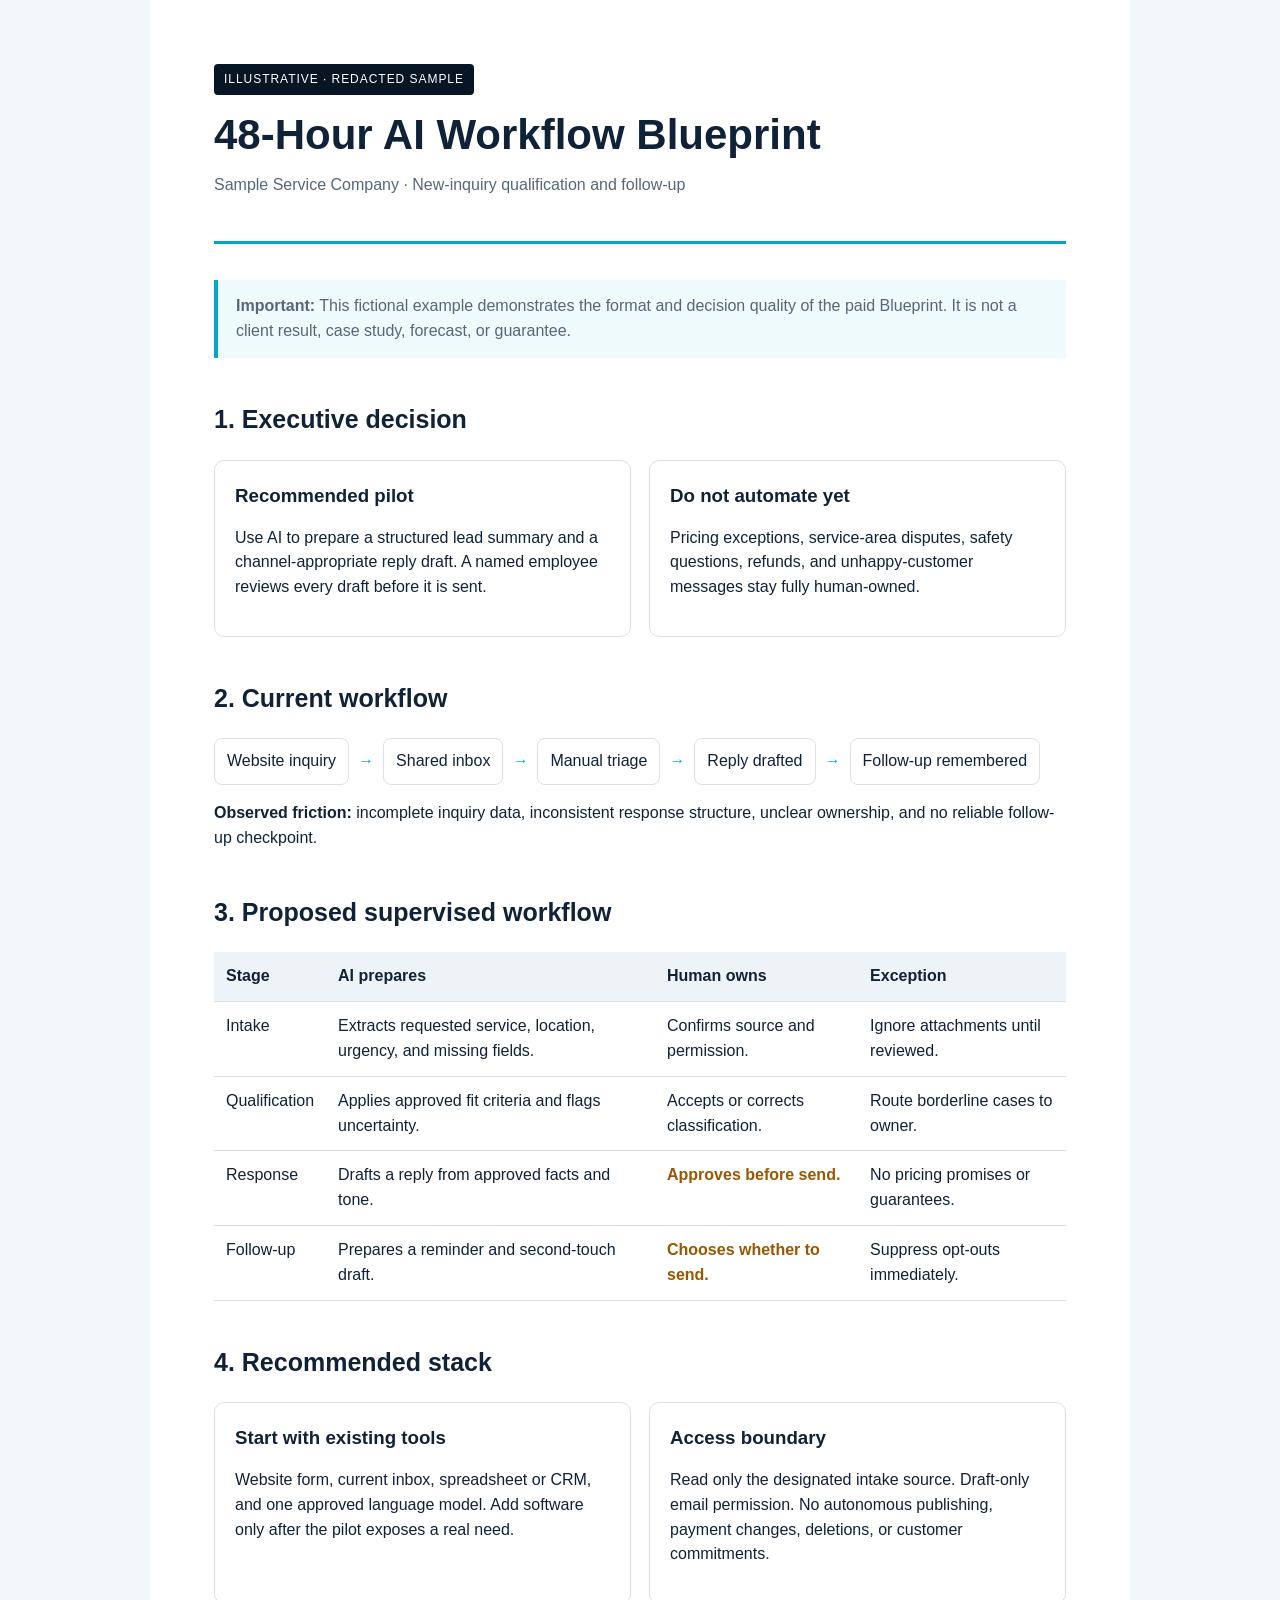
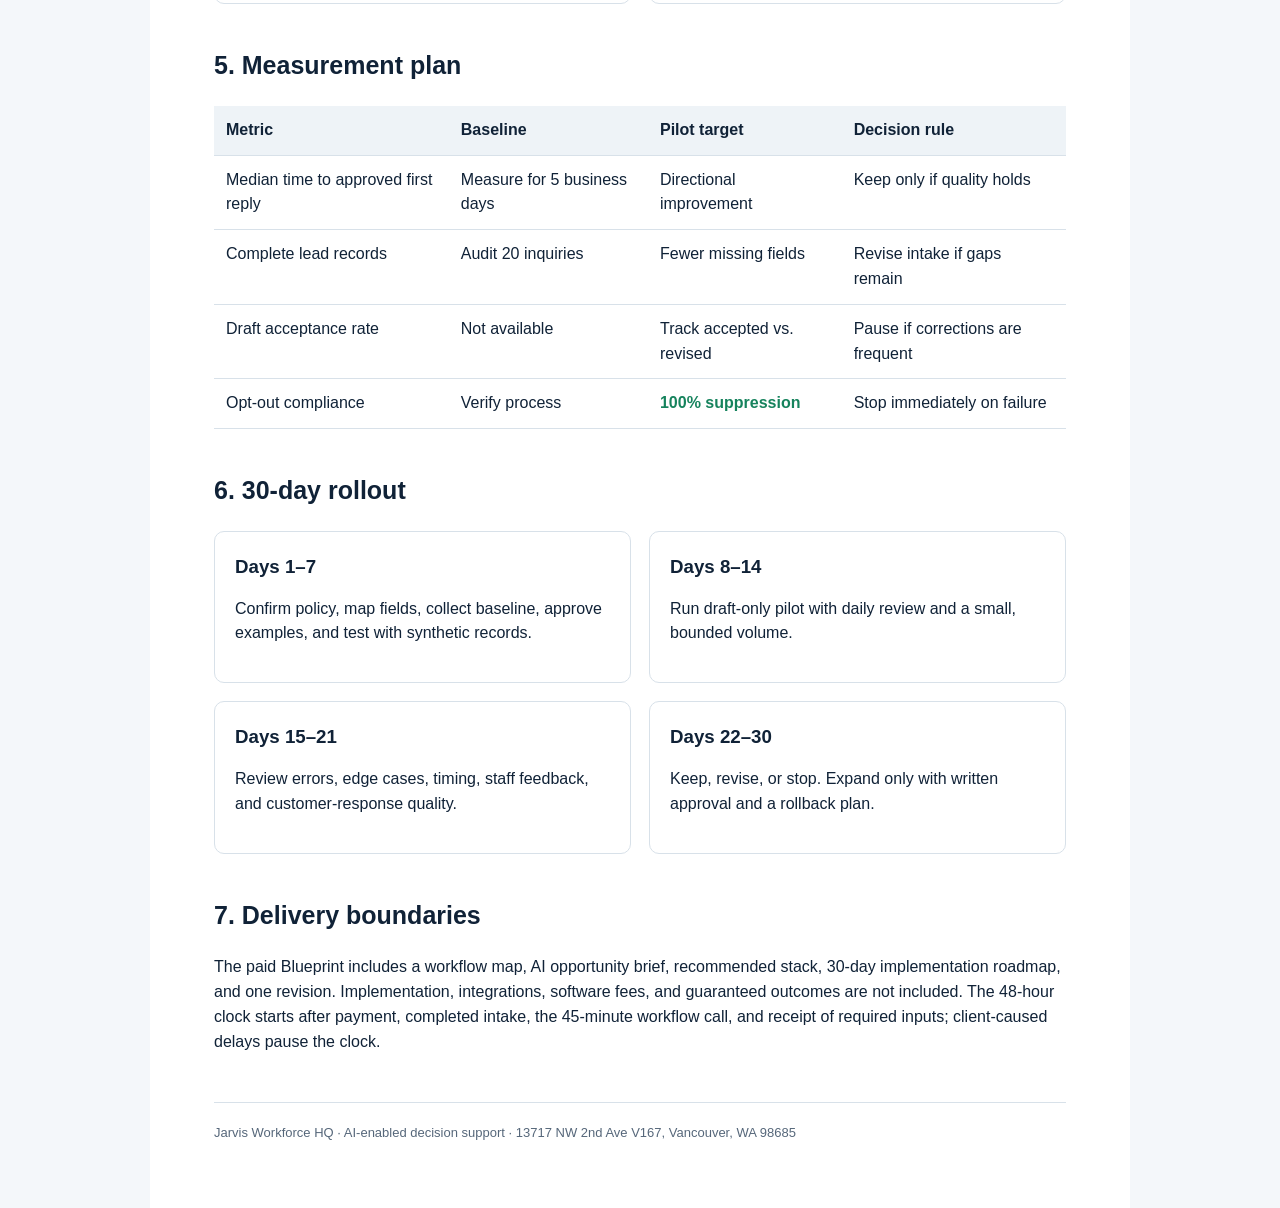
==== sample-blueprint.html @ d3779f94 "Add redacted sample Blueprint" ====
<!doctype html>
<html lang="en">
<head>
  <meta charset="utf-8">
  <meta name="viewport" content="width=device-width, initial-scale=1">
  <title>Sample AI Workflow Blueprint — Jarvis Workforce HQ</title>
  <style>
    :root{--ink:#102237;--muted:#56677a;--cyan:#00a8c6;--navy:#071525;--paper:#f4f7fa;--line:#d8e1e9;--green:#16835d}
    *{box-sizing:border-box}body{margin:0;background:var(--paper);color:var(--ink);font:16px/1.55 Inter,Arial,sans-serif}
    main{max-width:980px;margin:auto;background:white;min-height:100vh;padding:64px}
    header{border-bottom:3px solid var(--cyan);padding-bottom:28px;margin-bottom:36px}
    .tag{display:inline-block;color:white;background:var(--navy);padding:6px 10px;border-radius:4px;font-size:12px;letter-spacing:.08em}
    h1{font-size:42px;line-height:1.05;margin:18px 0 10px}h2{margin-top:42px;font-size:25px}h3{margin:0 0 8px}
    .lede,.note{color:var(--muted)}.note{border-left:4px solid var(--cyan);padding:14px 18px;background:#effafd}
    .grid{display:grid;grid-template-columns:1fr 1fr;gap:18px}.card{border:1px solid var(--line);border-radius:10px;padding:20px}
    table{width:100%;border-collapse:collapse}th,td{text-align:left;vertical-align:top;border-bottom:1px solid var(--line);padding:12px}th{background:#eef3f7}
    .good{color:var(--green);font-weight:700}.gate{color:#9a5700;font-weight:700}
    .flow{display:flex;align-items:center;gap:9px;flex-wrap:wrap}.flow span{border:1px solid var(--line);border-radius:8px;padding:10px 12px;background:#fff}.flow b{color:var(--cyan)}
    footer{margin-top:48px;padding-top:20px;border-top:1px solid var(--line);color:var(--muted);font-size:13px}
    @media(max-width:700px){main{padding:28px}.grid{grid-template-columns:1fr}h1{font-size:34px}}
  </style>
</head>
<body>
<main>
  <header>
    <span class="tag">ILLUSTRATIVE · REDACTED SAMPLE</span>
    <h1>48-Hour AI Workflow Blueprint</h1>
    <p class="lede">Sample Service Company · New-inquiry qualification and follow-up</p>
  </header>

  <p class="note"><strong>Important:</strong> This fictional example demonstrates the format and decision quality of the paid Blueprint. It is not a client result, case study, forecast, or guarantee.</p>

  <h2>1. Executive decision</h2>
  <div class="grid">
    <section class="card"><h3>Recommended pilot</h3><p>Use AI to prepare a structured lead summary and a channel-appropriate reply draft. A named employee reviews every draft before it is sent.</p></section>
    <section class="card"><h3>Do not automate yet</h3><p>Pricing exceptions, service-area disputes, safety questions, refunds, and unhappy-customer messages stay fully human-owned.</p></section>
  </div>

  <h2>2. Current workflow</h2>
  <div class="flow"><span>Website inquiry</span><b>→</b><span>Shared inbox</span><b>→</b><span>Manual triage</span><b>→</b><span>Reply drafted</span><b>→</b><span>Follow-up remembered</span></div>
  <p><strong>Observed friction:</strong> incomplete inquiry data, inconsistent response structure, unclear ownership, and no reliable follow-up checkpoint.</p>

  <h2>3. Proposed supervised workflow</h2>
  <table>
    <thead><tr><th>Stage</th><th>AI prepares</th><th>Human owns</th><th>Exception</th></tr></thead>
    <tbody>
      <tr><td>Intake</td><td>Extracts requested service, location, urgency, and missing fields.</td><td>Confirms source and permission.</td><td>Ignore attachments until reviewed.</td></tr>
      <tr><td>Qualification</td><td>Applies approved fit criteria and flags uncertainty.</td><td>Accepts or corrects classification.</td><td>Route borderline cases to owner.</td></tr>
      <tr><td>Response</td><td>Drafts a reply from approved facts and tone.</td><td class="gate">Approves before send.</td><td>No pricing promises or guarantees.</td></tr>
      <tr><td>Follow-up</td><td>Prepares a reminder and second-touch draft.</td><td class="gate">Chooses whether to send.</td><td>Suppress opt-outs immediately.</td></tr>
    </tbody>
  </table>

  <h2>4. Recommended stack</h2>
  <div class="grid">
    <section class="card"><h3>Start with existing tools</h3><p>Website form, current inbox, spreadsheet or CRM, and one approved language model. Add software only after the pilot exposes a real need.</p></section>
    <section class="card"><h3>Access boundary</h3><p>Read only the designated intake source. Draft-only email permission. No autonomous publishing, payment changes, deletions, or customer commitments.</p></section>
  </div>

  <h2>5. Measurement plan</h2>
  <table>
    <thead><tr><th>Metric</th><th>Baseline</th><th>Pilot target</th><th>Decision rule</th></tr></thead>
    <tbody>
      <tr><td>Median time to approved first reply</td><td>Measure for 5 business days</td><td>Directional improvement</td><td>Keep only if quality holds</td></tr>
      <tr><td>Complete lead records</td><td>Audit 20 inquiries</td><td>Fewer missing fields</td><td>Revise intake if gaps remain</td></tr>
      <tr><td>Draft acceptance rate</td><td>Not available</td><td>Track accepted vs. revised</td><td>Pause if corrections are frequent</td></tr>
      <tr><td>Opt-out compliance</td><td>Verify process</td><td class="good">100% suppression</td><td>Stop immediately on failure</td></tr>
    </tbody>
  </table>

  <h2>6. 30-day rollout</h2>
  <div class="grid">
    <section class="card"><h3>Days 1–7</h3><p>Confirm policy, map fields, collect baseline, approve examples, and test with synthetic records.</p></section>
    <section class="card"><h3>Days 8–14</h3><p>Run draft-only pilot with daily review and a small, bounded volume.</p></section>
    <section class="card"><h3>Days 15–21</h3><p>Review errors, edge cases, timing, staff feedback, and customer-response quality.</p></section>
    <section class="card"><h3>Days 22–30</h3><p>Keep, revise, or stop. Expand only with written approval and a rollback plan.</p></section>
  </div>

  <h2>7. Delivery boundaries</h2>
  <p>The paid Blueprint includes a workflow map, AI opportunity brief, recommended stack, 30-day implementation roadmap, and one revision. Implementation, integrations, software fees, and guaranteed outcomes are not included. The 48-hour clock starts after payment, completed intake, the 45-minute workflow call, and receipt of required inputs; client-caused delays pause the clock.</p>

  <footer>Jarvis Workforce HQ · AI-enabled decision support · 13717 NW 2nd Ave V167, Vancouver, WA 98685</footer>
</main>
</body>
</html>
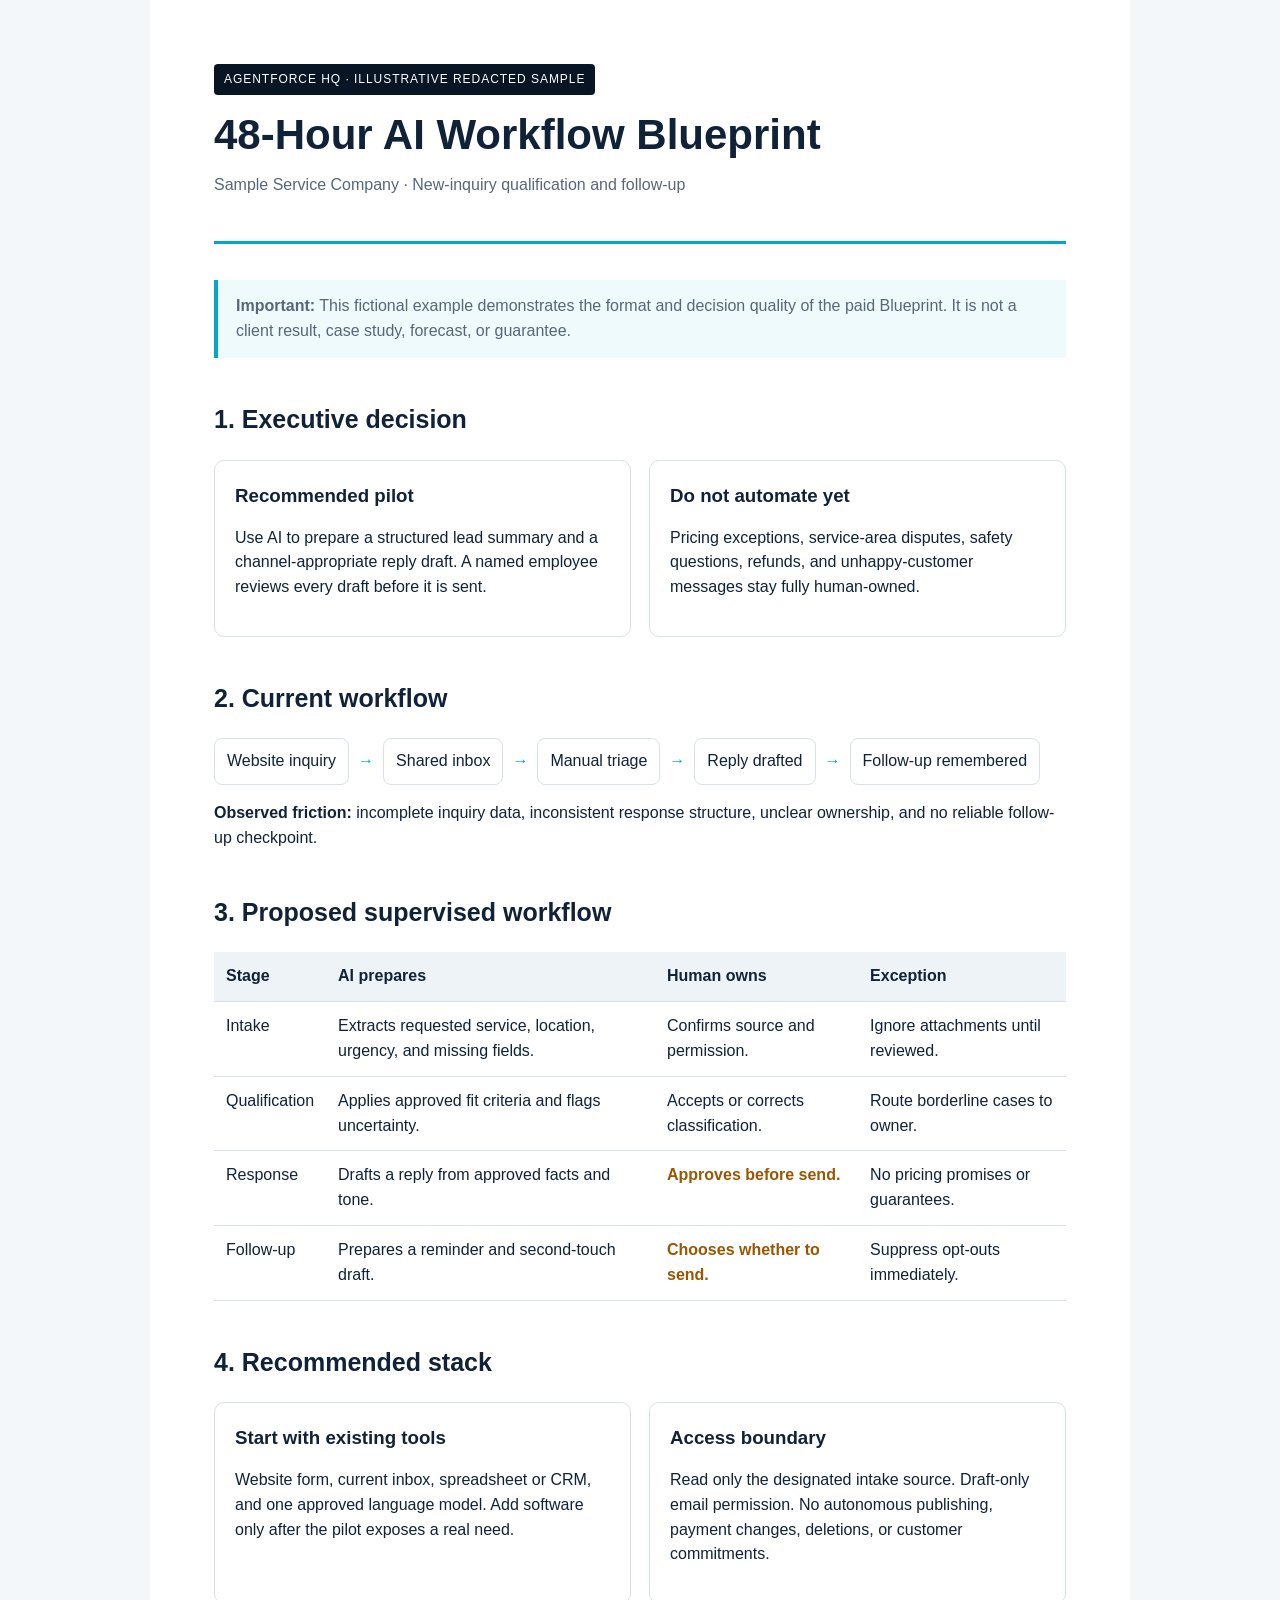
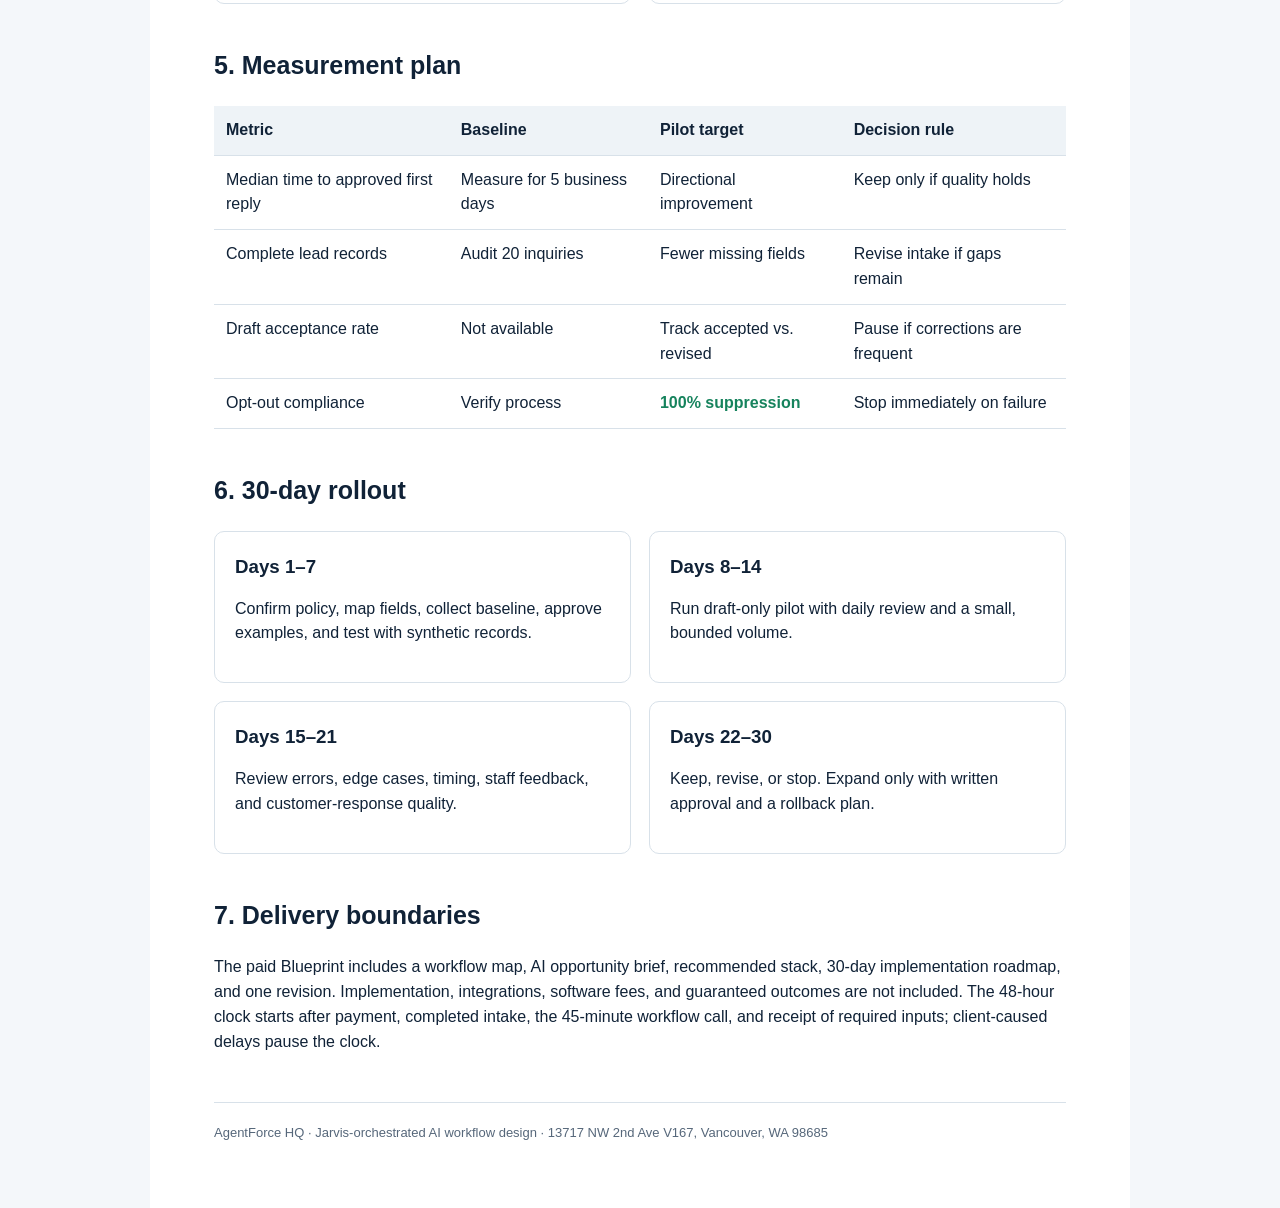
==== commit 82b1dc2d: "Align sample Blueprint with AgentForce HQ branding" ====
--- a/sample-blueprint.html
+++ b/sample-blueprint.html
@@ -3,7 +3,7 @@
 <head>
   <meta charset="utf-8">
   <meta name="viewport" content="width=device-width, initial-scale=1">
-  <title>Sample AI Workflow Blueprint — Jarvis Workforce HQ</title>
+  <title>Sample AI Workflow Blueprint — AgentForce HQ</title>
   <style>
     :root{--ink:#102237;--muted:#56677a;--cyan:#00a8c6;--navy:#071525;--paper:#f4f7fa;--line:#d8e1e9;--green:#16835d}
     *{box-sizing:border-box}body{margin:0;background:var(--paper);color:var(--ink);font:16px/1.55 Inter,Arial,sans-serif}
@@ -23,7 +23,7 @@
 <body>
 <main>
   <header>
-    <span class="tag">ILLUSTRATIVE · REDACTED SAMPLE</span>
+    <span class="tag">AGENTFORCE HQ · ILLUSTRATIVE REDACTED SAMPLE</span>
     <h1>48-Hour AI Workflow Blueprint</h1>
     <p class="lede">Sample Service Company · New-inquiry qualification and follow-up</p>
   </header>
@@ -79,7 +79,7 @@
   <h2>7. Delivery boundaries</h2>
   <p>The paid Blueprint includes a workflow map, AI opportunity brief, recommended stack, 30-day implementation roadmap, and one revision. Implementation, integrations, software fees, and guaranteed outcomes are not included. The 48-hour clock starts after payment, completed intake, the 45-minute workflow call, and receipt of required inputs; client-caused delays pause the clock.</p>
 
-  <footer>Jarvis Workforce HQ · AI-enabled decision support · 13717 NW 2nd Ave V167, Vancouver, WA 98685</footer>
+  <footer>AgentForce HQ · Jarvis-orchestrated AI workflow design · 13717 NW 2nd Ave V167, Vancouver, WA 98685</footer>
 </main>
 </body>
 </html>
